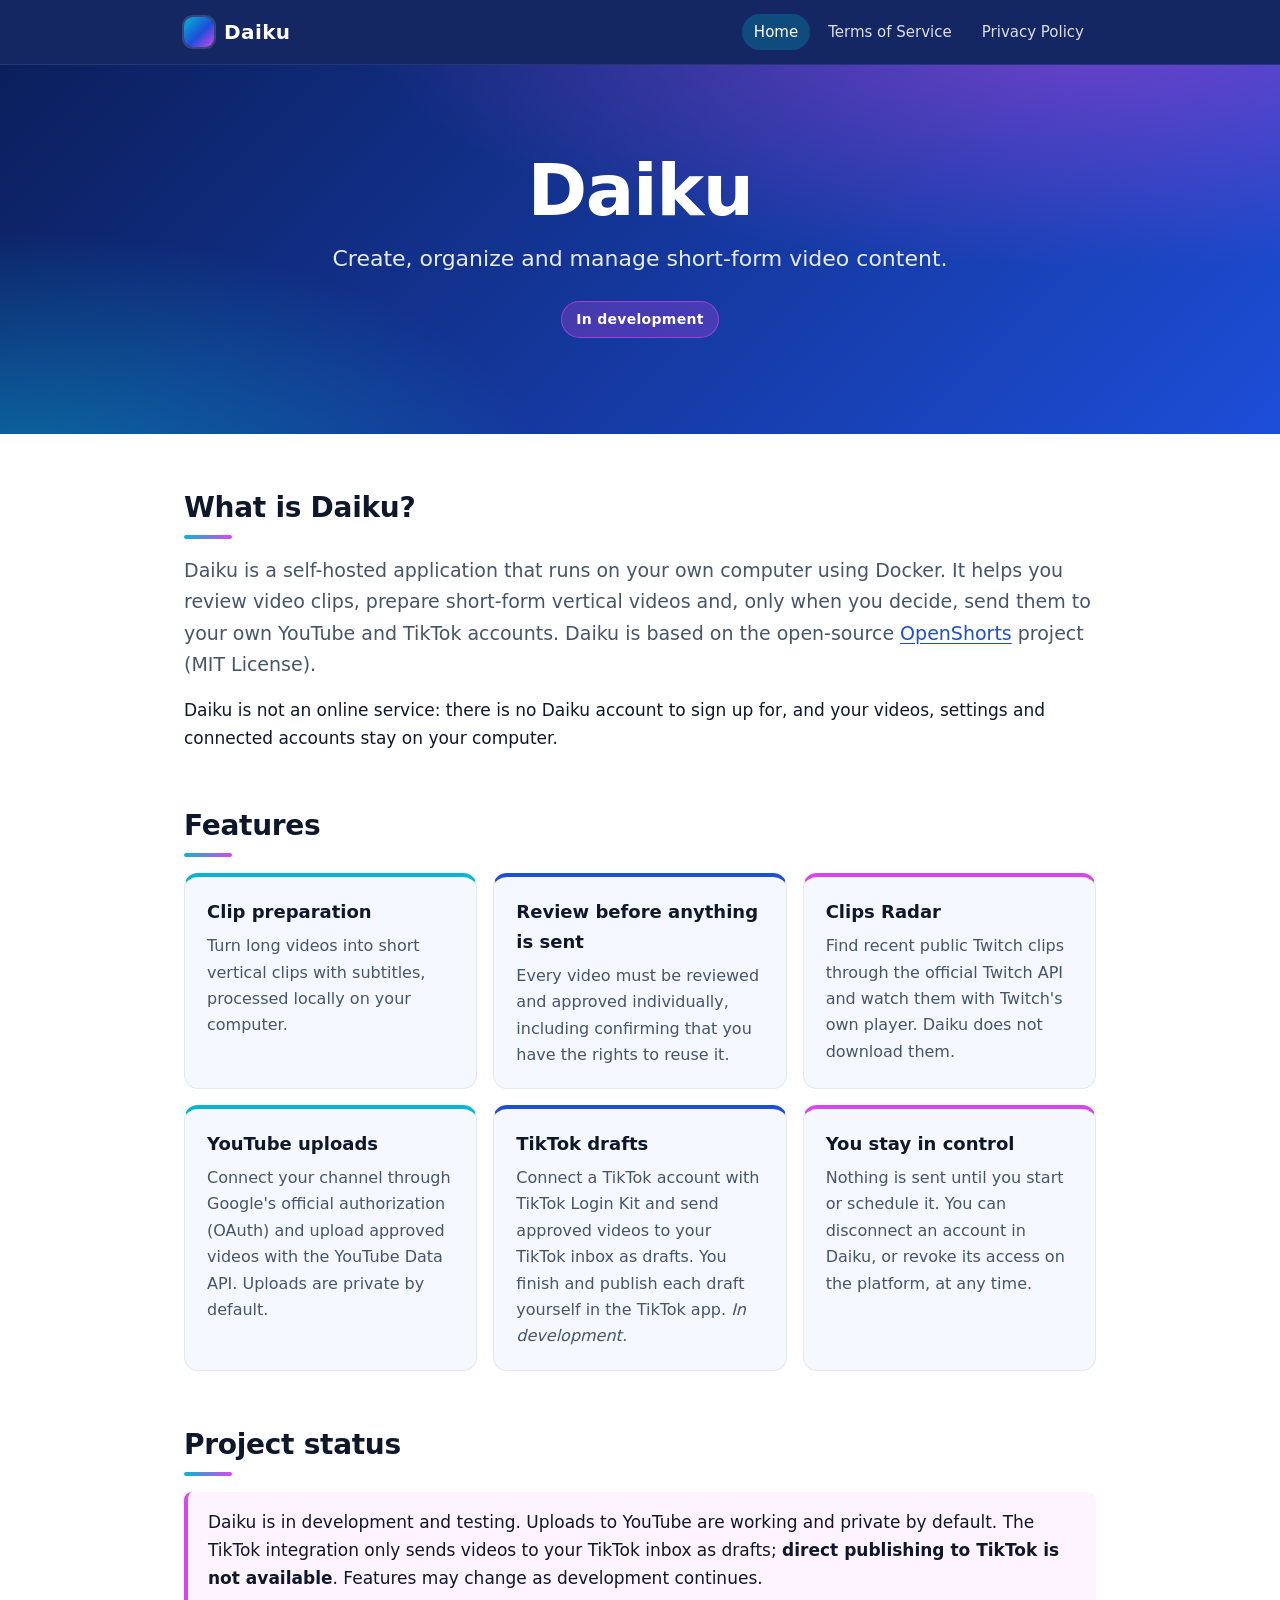
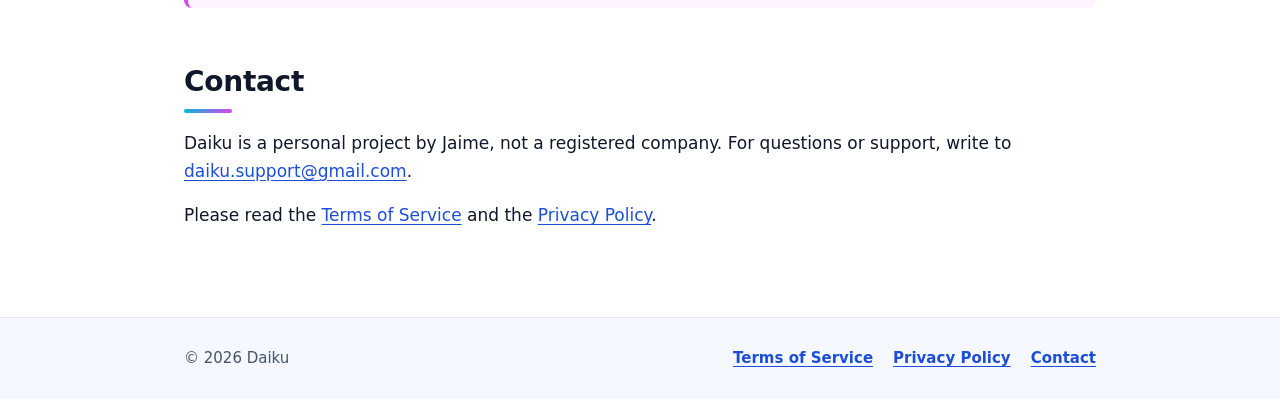
==== index.html @ e772967c "Daiku website: Home, Terms of Service and Privacy Policy" ====
<!DOCTYPE html>
<html lang="en">
<head>
  <meta charset="utf-8">
  <meta name="viewport" content="width=device-width, initial-scale=1">
  <title>Daiku – Create, organize and manage short-form video content</title>
  <meta name="description" content="Daiku is a self-hosted application that runs on your own computer to review video clips, prepare short-form videos and send them to YouTube and TikTok only when you decide.">
  <link rel="icon" href="data:,">
  <link rel="stylesheet" href="assets/style.css">
</head>
<body>
  <header class="site-header">
    <div class="wrap">
      <a class="brand" href="./"><span class="brand-mark" aria-hidden="true"></span>Daiku</a>
      <nav class="nav" aria-label="Main">
        <a href="./" aria-current="page">Home</a>
        <a href="terms/">Terms of Service</a>
        <a href="privacy/">Privacy Policy</a>
      </nav>
    </div>
  </header>

  <section class="hero">
    <div class="wrap">
      <h1>Daiku</h1>
      <p>Create, organize and manage short-form video content.</p>
      <span class="badge">In development</span>
    </div>
  </section>

  <main>
    <div class="wrap">
      <section class="section">
        <h2>What is Daiku?</h2>
        <p class="lead">Daiku is a self-hosted application that runs on your own computer using Docker. It helps you review video clips, prepare short-form vertical videos and, only when you decide, send them to your own YouTube and TikTok accounts. Daiku is based on the open-source <a href="https://github.com/mutonby/openshorts">OpenShorts</a> project (MIT License).</p>
        <p>Daiku is not an online service: there is no Daiku account to sign up for, and your videos, settings and connected accounts stay on your computer.</p>
      </section>

      <section class="section">
        <h2>Features</h2>
        <div class="grid">
          <div class="card"><h3>Clip preparation</h3><p>Turn long videos into short vertical clips with subtitles, processed locally on your computer.</p></div>
          <div class="card"><h3>Review before anything is sent</h3><p>Every video must be reviewed and approved individually, including confirming that you have the rights to reuse it.</p></div>
          <div class="card"><h3>Clips Radar</h3><p>Find recent public Twitch clips through the official Twitch API and watch them with Twitch's own player. Daiku does not download them.</p></div>
          <div class="card"><h3>YouTube uploads</h3><p>Connect your channel through Google's official authorization (OAuth) and upload approved videos with the YouTube Data API. Uploads are private by default.</p></div>
          <div class="card"><h3>TikTok drafts</h3><p>Connect a TikTok account with TikTok Login Kit and send approved videos to your TikTok inbox as drafts. You finish and publish each draft yourself in the TikTok app. <em>In development.</em></p></div>
          <div class="card"><h3>You stay in control</h3><p>Nothing is sent until you start or schedule it. You can disconnect an account in Daiku, or revoke its access on the platform, at any time.</p></div>
        </div>
      </section>

      <section class="section">
        <h2>Project status</h2>
        <div class="notice">Daiku is in development and testing. Uploads to YouTube are working and private by default. The TikTok integration only sends videos to your TikTok inbox as drafts; <strong>direct publishing to TikTok is not available</strong>. Features may change as development continues.</div>
      </section>

      <section class="section">
        <h2>Contact</h2>
        <p>Daiku is a personal project by Jaime, not a registered company. For questions or support, write to <a href="mailto:daiku.support@gmail.com">daiku.support@gmail.com</a>.</p>
        <p>Please read the <a href="terms/">Terms of Service</a> and the <a href="privacy/">Privacy Policy</a>.</p>
      </section>
    </div>
  </main>

  <footer class="site-footer">
    <div class="wrap">
      <span>© 2026 Daiku</span>
      <nav class="footer-links" aria-label="Legal">
        <a href="terms/">Terms of Service</a>
        <a href="privacy/">Privacy Policy</a>
        <a href="mailto:daiku.support@gmail.com">Contact</a>
      </nav>
    </div>
  </footer>
</body>
</html>
---- assets/style.css ----
:root {
  --blue: #1d4ed8;
  --blue-dark: #0b1f5c;
  --cyan: #06b6d4;
  --magenta: #d946ef;
  --white: #ffffff;
  --ink: #0f172a;
  --muted: #475569;
  --line: #e2e8f0;
  --soft: #f5f8ff;
  --radius: 14px;
  --max: 960px;
}

* { box-sizing: border-box; }

html { -webkit-text-size-adjust: 100%; }

body {
  margin: 0;
  font-family: "Inter", system-ui, -apple-system, "Segoe UI", Roboto, Helvetica, Arial, sans-serif;
  font-size: 17px;
  line-height: 1.65;
  color: var(--ink);
  background: var(--white);
}

a { color: var(--blue); text-underline-offset: 3px; }
a:hover { color: var(--magenta); }
a:focus-visible { outline: 3px solid var(--cyan); outline-offset: 2px; border-radius: 4px; }

.wrap { width: 100%; max-width: var(--max); margin: 0 auto; padding: 0 24px; }

/* Header */
.site-header {
  position: sticky; top: 0; z-index: 10;
  background: rgba(11, 31, 92, 0.96);
  backdrop-filter: blur(8px);
  border-bottom: 1px solid rgba(255,255,255,0.08);
}
.site-header .wrap {
  display: flex; align-items: center; justify-content: space-between;
  gap: 16px; min-height: 64px; flex-wrap: wrap;
}
.brand {
  display: inline-flex; align-items: center; gap: 10px;
  color: var(--white); text-decoration: none; font-weight: 800; font-size: 20px; letter-spacing: 0.02em;
}
.brand:hover { color: var(--white); }
.brand-mark {
  width: 30px; height: 30px; border-radius: 9px;
  background: linear-gradient(135deg, var(--cyan), var(--blue) 55%, var(--magenta));
  box-shadow: 0 0 0 2px rgba(255,255,255,0.15);
}
.nav { display: flex; flex-wrap: wrap; gap: 4px 6px; }
.nav a {
  color: rgba(255,255,255,0.85); text-decoration: none; font-size: 15px; font-weight: 500;
  padding: 6px 12px; border-radius: 999px;
}
.nav a:hover { color: var(--white); background: rgba(255,255,255,0.1); }
.nav a[aria-current="page"] { color: var(--white); background: rgba(6,182,212,0.25); }

/* Hero */
.hero {
  position: relative; overflow: hidden; color: var(--white); text-align: center;
  background:
    radial-gradient(1200px 400px at 85% -10%, rgba(217,70,239,0.45), transparent 60%),
    radial-gradient(900px 400px at 0% 110%, rgba(6,182,212,0.45), transparent 60%),
    linear-gradient(135deg, var(--blue-dark), var(--blue));
  padding: 88px 0 96px;
}
.hero.small { padding: 56px 0 60px; }
.hero h1 { margin: 0 0 12px; font-size: clamp(40px, 8vw, 72px); line-height: 1.05; letter-spacing: -0.02em; }
.hero.small h1 { font-size: clamp(32px, 6vw, 48px); }
.hero p { margin: 0 auto; max-width: 620px; font-size: clamp(18px, 2.6vw, 22px); color: rgba(255,255,255,0.9); }
.badge {
  display: inline-block; margin-top: 24px; padding: 6px 14px; border-radius: 999px;
  font-size: 14px; font-weight: 600; letter-spacing: 0.02em;
  color: var(--white); background: rgba(217,70,239,0.25); border: 1px solid rgba(217,70,239,0.6);
}

/* Content */
main { padding: 56px 0 72px; }
.section + .section { margin-top: 56px; }
h2 { font-size: 28px; line-height: 1.25; margin: 0 0 16px; letter-spacing: -0.01em; }
h2::after {
  content: ""; display: block; width: 48px; height: 4px; margin-top: 10px; border-radius: 4px;
  background: linear-gradient(90deg, var(--cyan), var(--magenta));
}
.legal h2 { font-size: 22px; margin-top: 40px; }
.legal h2::after { width: 36px; height: 3px; }
p { margin: 0 0 16px; }
.lead { font-size: 19px; color: var(--muted); }
.meta { color: var(--muted); font-style: italic; }

.grid {
  display: grid; gap: 16px;
  grid-template-columns: repeat(auto-fit, minmax(260px, 1fr));
}
.card {
  border: 1px solid var(--line); border-radius: var(--radius); padding: 20px 22px;
  background: var(--soft);
  border-top: 4px solid var(--cyan);
}
.card:nth-child(3n+2) { border-top-color: var(--blue); }
.card:nth-child(3n) { border-top-color: var(--magenta); }
.card h3 { margin: 0 0 6px; font-size: 18px; }
.card p { margin: 0; color: var(--muted); font-size: 16px; }

.notice {
  border-left: 4px solid var(--magenta); background: #fdf4ff; border-radius: 8px;
  padding: 16px 20px; margin: 0 0 16px;
}
.legal ul { padding-left: 22px; }
.legal li { margin-bottom: 8px; }
.pending { background: #fef3c7; color: #7c2d12; font-weight: 700; padding: 0 4px; border-radius: 4px; }

/* Footer */
.site-footer { border-top: 1px solid var(--line); background: var(--soft); padding: 28px 0; font-size: 15px; color: var(--muted); }
.site-footer .wrap { display: flex; flex-wrap: wrap; gap: 12px 24px; align-items: center; justify-content: space-between; }
.footer-links { display: flex; flex-wrap: wrap; gap: 8px 20px; }
.footer-links a { font-weight: 600; }

@media (max-width: 600px) {
  body { font-size: 16px; }
  .site-header .wrap { padding-top: 10px; padding-bottom: 10px; }
  .nav a { padding: 6px 10px; font-size: 14px; }
  .hero { padding: 64px 0 72px; }
  main { padding: 40px 0 56px; }
}
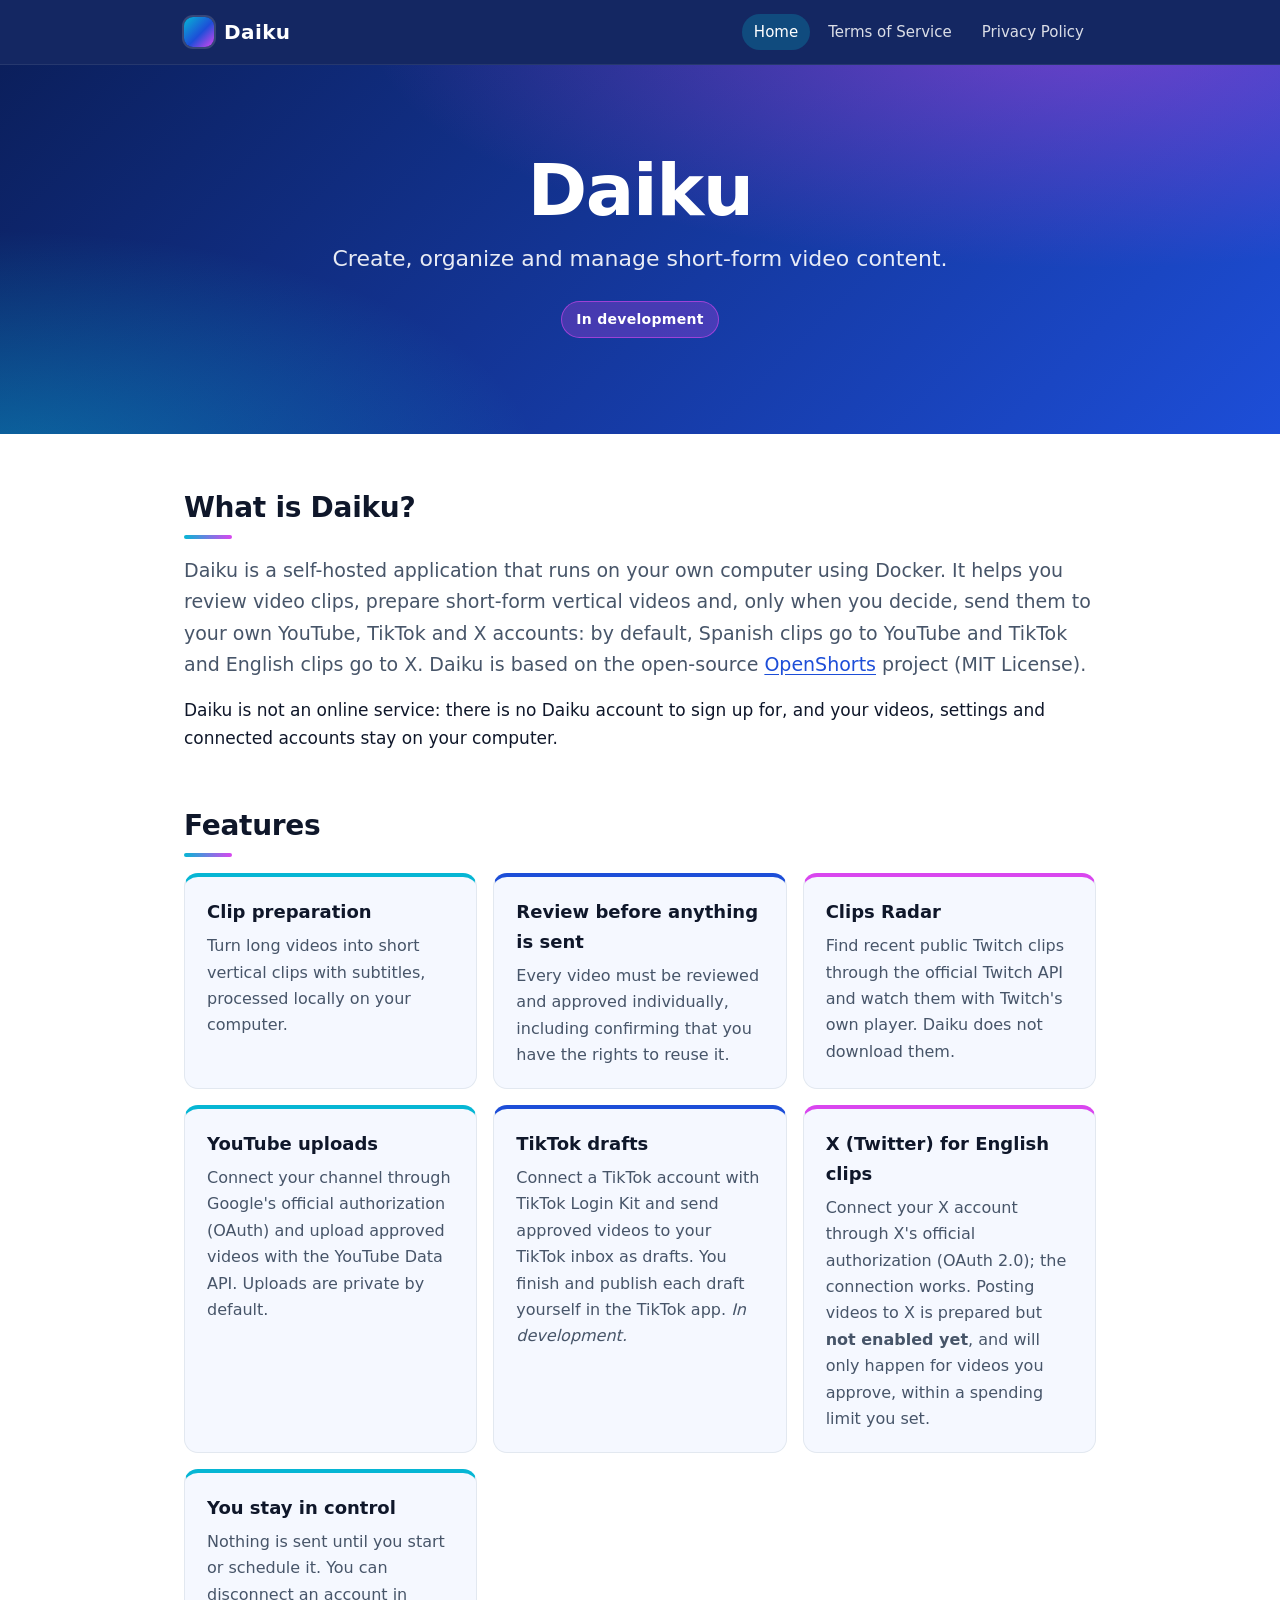
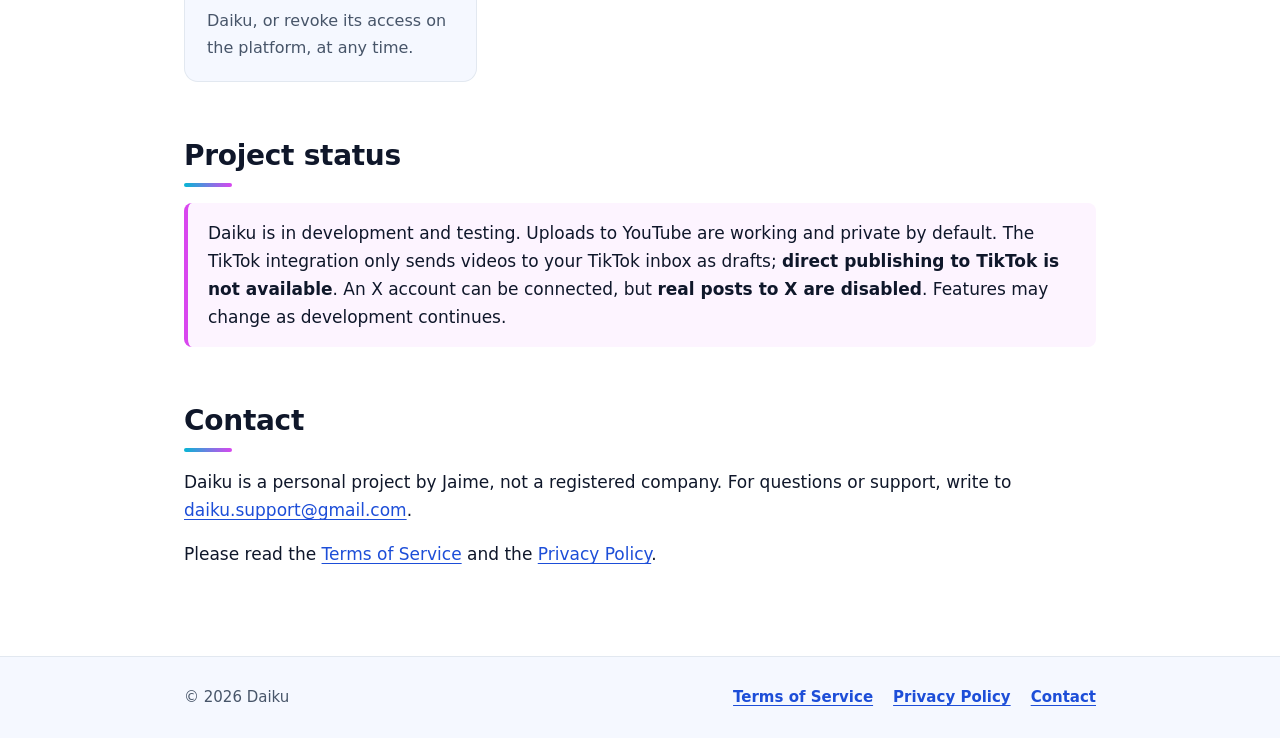
==== commit b37c7e4e: "Reflect X (Twitter) connection on the site Home, Privacy and Terms now list X as the platform for En" ====
--- a/index.html
+++ b/index.html
@@ -4,7 +4,7 @@
   <meta charset="utf-8">
   <meta name="viewport" content="width=device-width, initial-scale=1">
   <title>Daiku – Create, organize and manage short-form video content</title>
-  <meta name="description" content="Daiku is a self-hosted application that runs on your own computer to review video clips, prepare short-form videos and send them to YouTube and TikTok only when you decide.">
+  <meta name="description" content="Daiku is a self-hosted application that runs on your own computer to review video clips, prepare short-form videos and send them to YouTube, TikTok and X only when you decide.">
   <link rel="icon" href="data:,">
   <link rel="stylesheet" href="assets/style.css">
 </head>
@@ -32,7 +32,7 @@
     <div class="wrap">
       <section class="section">
         <h2>What is Daiku?</h2>
-        <p class="lead">Daiku is a self-hosted application that runs on your own computer using Docker. It helps you review video clips, prepare short-form vertical videos and, only when you decide, send them to your own YouTube and TikTok accounts. Daiku is based on the open-source <a href="https://github.com/mutonby/openshorts">OpenShorts</a> project (MIT License).</p>
+        <p class="lead">Daiku is a self-hosted application that runs on your own computer using Docker. It helps you review video clips, prepare short-form vertical videos and, only when you decide, send them to your own YouTube, TikTok and X accounts: by default, Spanish clips go to YouTube and TikTok and English clips go to X. Daiku is based on the open-source <a href="https://github.com/mutonby/openshorts">OpenShorts</a> project (MIT License).</p>
         <p>Daiku is not an online service: there is no Daiku account to sign up for, and your videos, settings and connected accounts stay on your computer.</p>
       </section>
 
@@ -44,13 +44,14 @@
           <div class="card"><h3>Clips Radar</h3><p>Find recent public Twitch clips through the official Twitch API and watch them with Twitch's own player. Daiku does not download them.</p></div>
           <div class="card"><h3>YouTube uploads</h3><p>Connect your channel through Google's official authorization (OAuth) and upload approved videos with the YouTube Data API. Uploads are private by default.</p></div>
           <div class="card"><h3>TikTok drafts</h3><p>Connect a TikTok account with TikTok Login Kit and send approved videos to your TikTok inbox as drafts. You finish and publish each draft yourself in the TikTok app. <em>In development.</em></p></div>
+          <div class="card"><h3>X (Twitter) for English clips</h3><p>Connect your X account through X's official authorization (OAuth 2.0); the connection works. Posting videos to X is prepared but <strong>not enabled yet</strong>, and will only happen for videos you approve, within a spending limit you set.</p></div>
           <div class="card"><h3>You stay in control</h3><p>Nothing is sent until you start or schedule it. You can disconnect an account in Daiku, or revoke its access on the platform, at any time.</p></div>
         </div>
       </section>
 
       <section class="section">
         <h2>Project status</h2>
-        <div class="notice">Daiku is in development and testing. Uploads to YouTube are working and private by default. The TikTok integration only sends videos to your TikTok inbox as drafts; <strong>direct publishing to TikTok is not available</strong>. Features may change as development continues.</div>
+        <div class="notice">Daiku is in development and testing. Uploads to YouTube are working and private by default. The TikTok integration only sends videos to your TikTok inbox as drafts; <strong>direct publishing to TikTok is not available</strong>. An X account can be connected, but <strong>real posts to X are disabled</strong>. Features may change as development continues.</div>
       </section>
 
       <section class="section">
